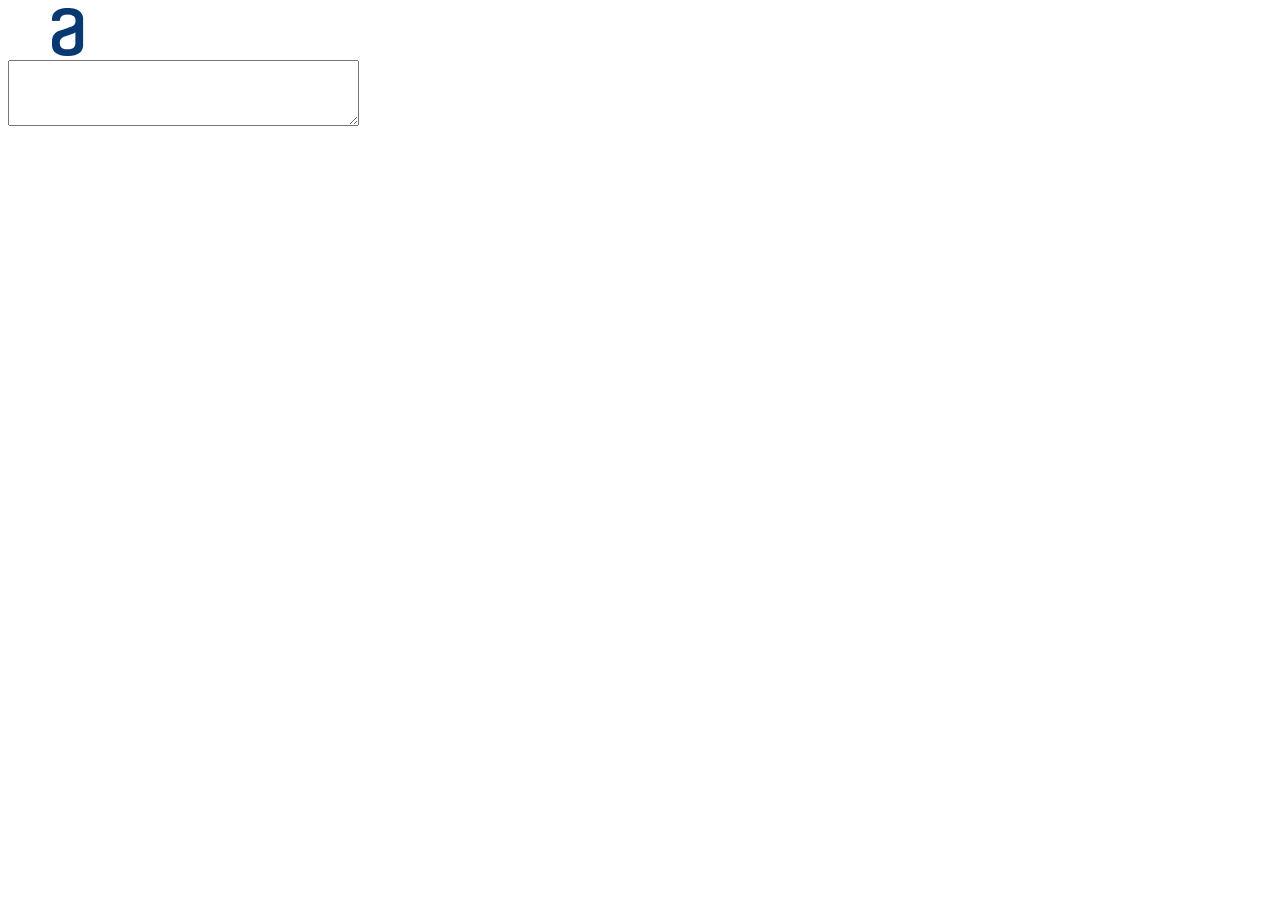
==== index.html @ 45f662b3 "Adicionando textarea" ====
<!DOCTYPE html>
<html lang="pt-br">
<head>
    <meta charset="UTF-8">
    <meta name="viewport" content="width=device-width, initial-scale=1.0">
    <title>Encriptador</title>
</head>
<body>
    <heaDer>
        <img src="/Imagens/Logo.png" alt="Logo de alura">
    </heaDer>

    <section>
<textarea class="text-area" cols="41" rows="4"></textarea>
    </section>

    <section>

    </section>

</body>
</html>
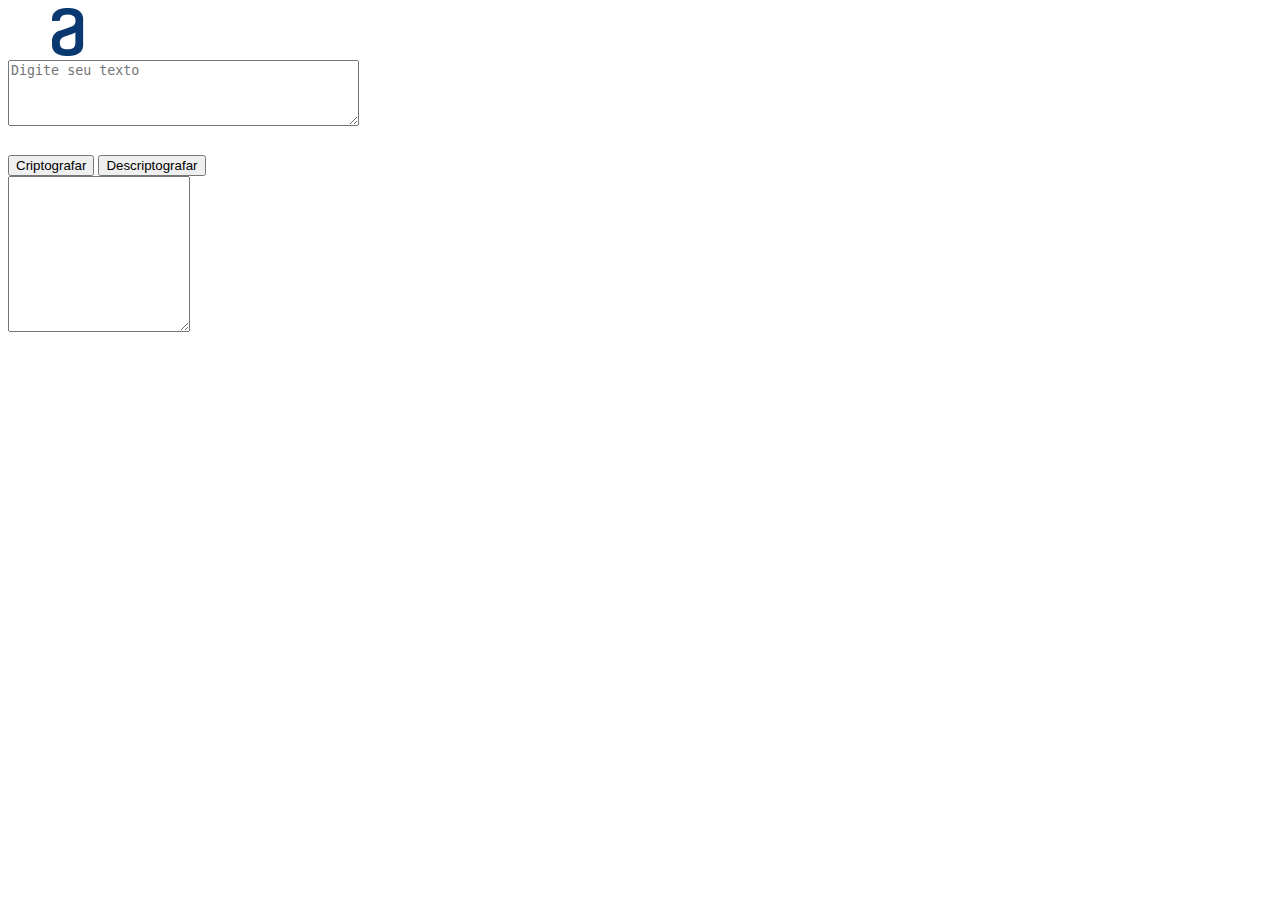
==== commit b243a759: "Adicionando botões" ====
--- a/index.html
+++ b/index.html
@@ -7,15 +7,25 @@
 </head>
 <body>
     <heaDer>
-        <img src="/Imagens/Logo.png" alt="Logo de alura">
+        <img class="logoAlura" src="/Imagens/Logo.png" alt="Logo de alura">
     </heaDer>
 
     <section>
-<textarea class="text-area" cols="41" rows="4"></textarea>
+<textarea class="text-area" cols="41" rows="4" placeholder="Digite seu texto"></textarea>
+
+<div class="informacao">
+   <h6></h6> 
+</div>
+
+<div class="botoes">
+<button class="btn-encriptar">Criptografar</button>
+<button class="btn-desencriptar">Descriptografar</button>
+</div>
+
     </section>
 
     <section>
-
+        <textarea class="mensagem" cols="20" rows="10"></textarea>
     </section>
 
 </body>
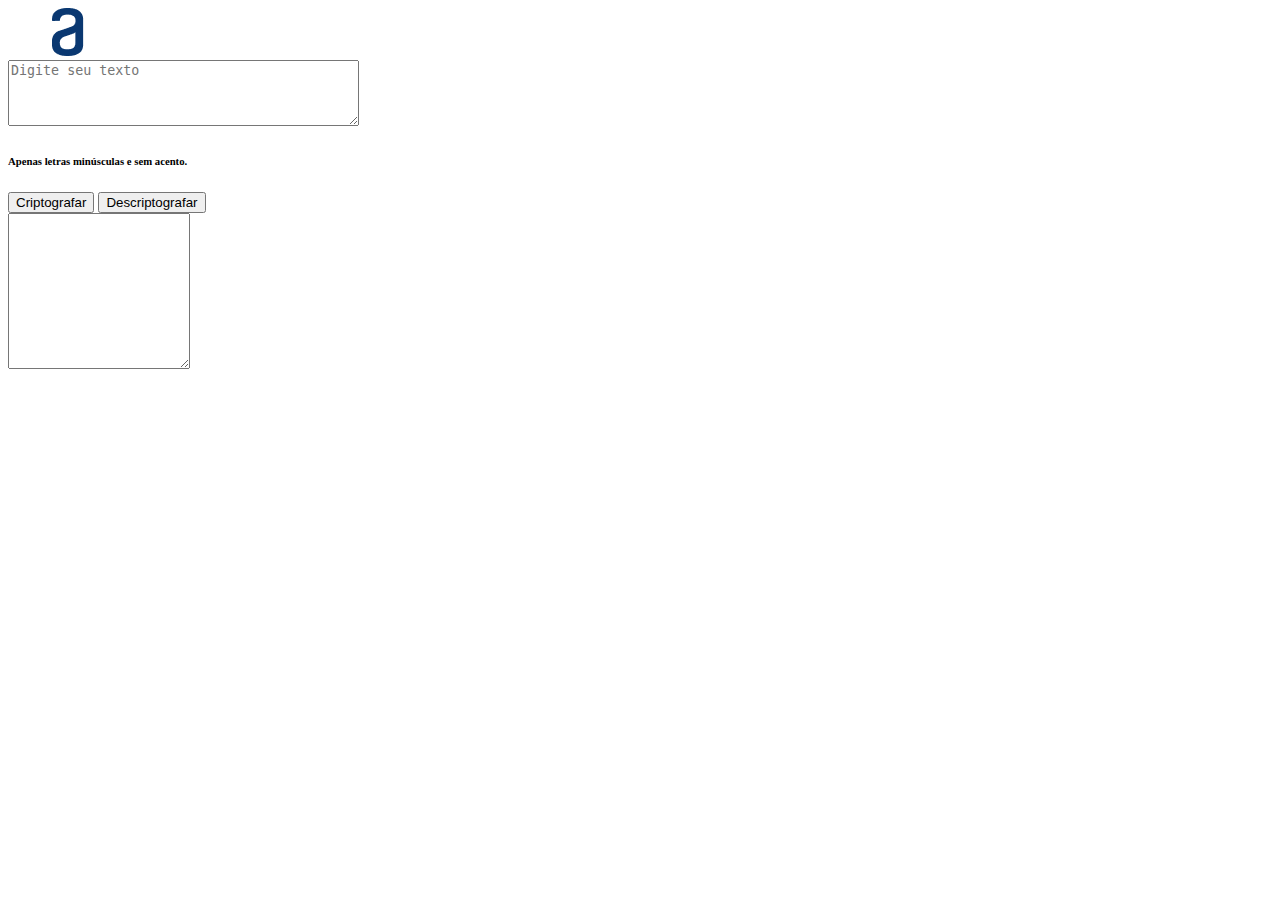
==== commit c7855160: "Adicionando mais uma div na primeira seção" ====
--- a/index.html
+++ b/index.html
@@ -14,7 +14,7 @@
 <textarea class="text-area" cols="41" rows="4" placeholder="Digite seu texto"></textarea>
 
 <div class="informacao">
-   <h6></h6> 
+   <h6>Apenas letras minúsculas e sem acento.</h6> 
 </div>
 
 <div class="botoes">
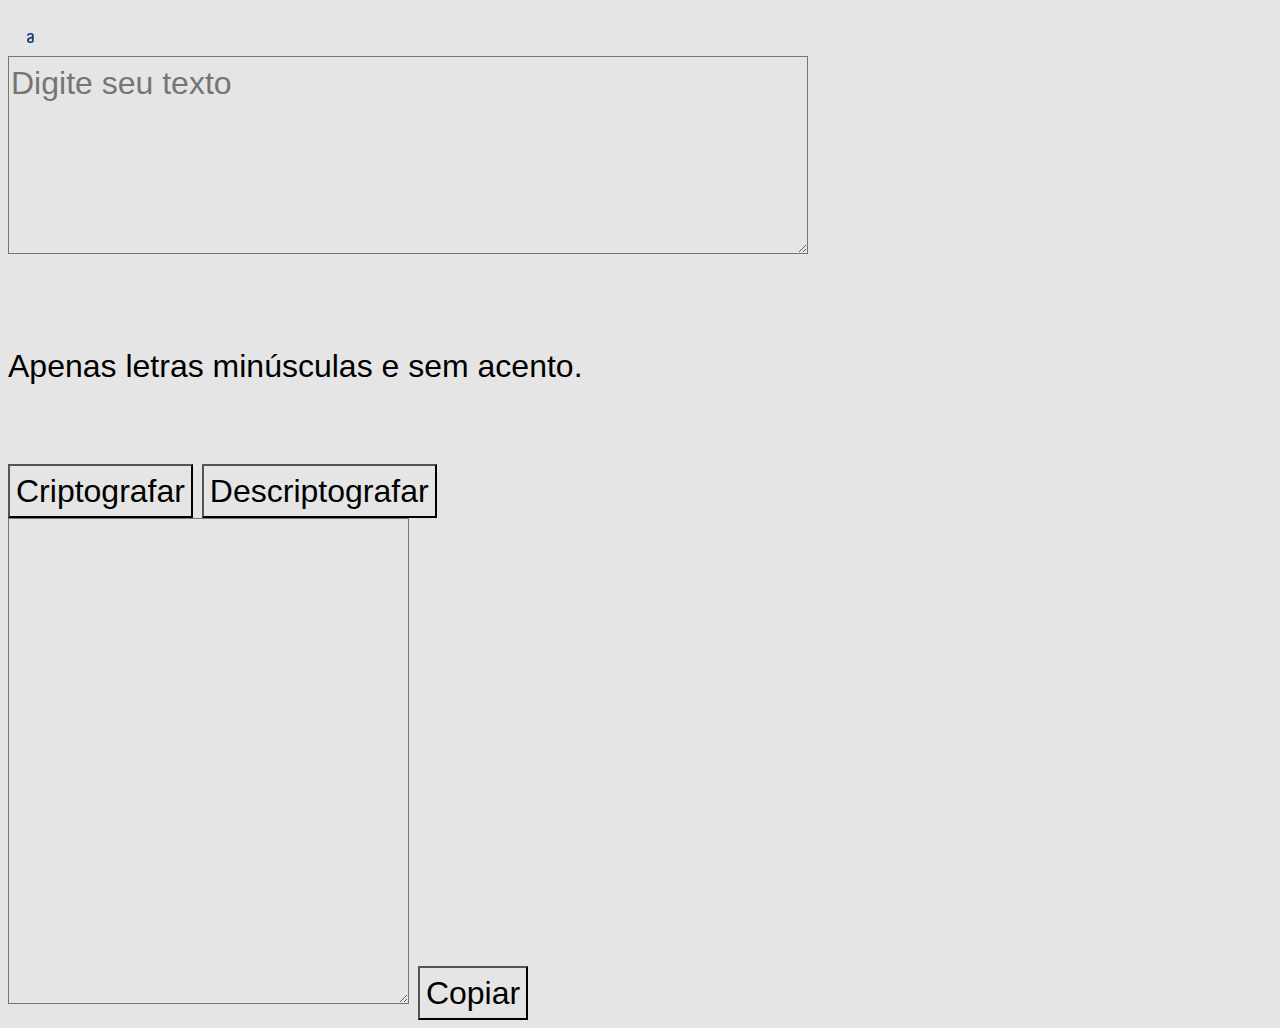
==== commit 68c77ba0: "Estilizando logo da alura" ====
--- a/index.html
+++ b/index.html
@@ -1,32 +1,41 @@
 <!DOCTYPE html>
 <html lang="pt-br">
-<head>
-    <meta charset="UTF-8">
-    <meta name="viewport" content="width=device-width, initial-scale=1.0">
+  <head>
+    <meta charset="UTF-8" />
+    <meta name="viewport" content="width=device-width, initial-scale=1.0" />
+    <link rel="preconnect" href="https://fonts.googleapis.com" />
+    <link rel="preconnect" href="https://fonts.gstatic.com" crossorigin />
+    <link rel="stylesheet" href="/style.css" />
     <title>Encriptador</title>
-</head>
-<body>
-    <heaDer>
-        <img class="logoAlura" src="/Imagens/Logo.png" alt="Logo de alura">
-    </heaDer>
+  </head>
+  <body>
+    <header>
+      <img class="logoAlura" src="/Imagens/Logo.png" alt="Logo de alura" />
+    </header>
 
-    <section>
-<textarea class="text-area" cols="41" rows="4" placeholder="Digite seu texto"></textarea>
+    <main>
+      <section>
+        <textarea
+          class="text-area"
+          cols="41"
+          rows="4"
+          placeholder="Digite seu texto"
+        ></textarea>
 
-<div class="informacao">
-   <h6>Apenas letras minúsculas e sem acento.</h6> 
-</div>
+        <div class="informacao">
+          <h6>Apenas letras minúsculas e sem acento.</h6>
+        </div>
 
-<div class="botoes">
-<button class="btn-encriptar">Criptografar</button>
-<button class="btn-desencriptar">Descriptografar</button>
-</div>
+        <div class="botoes">
+          <button class="btn-encriptar">Criptografar</button>
+          <button class="btn-desencriptar">Descriptografar</button>
+        </div>
+      </section>
 
-    </section>
-
-    <section>
+      <section>
         <textarea class="mensagem" cols="20" rows="10"></textarea>
-    </section>
-
-</body>
-</html>+        <button class="btn-copiar">Copiar</button>
+      </section>
+    </main>
+  </body>
+</html>
--- a/style.css
+++ b/style.css
@@ -0,0 +1,13 @@
+* {
+  background: #e5e5e5;
+  font-family: "Inter", sans-serif;
+  font-weight: 400;
+  font-size: 32px;
+  line-height: 150%;
+}
+
+.logoAlura {
+  margin-left: 10px;
+  padding-top: 10px;
+  width: 2%;
+}
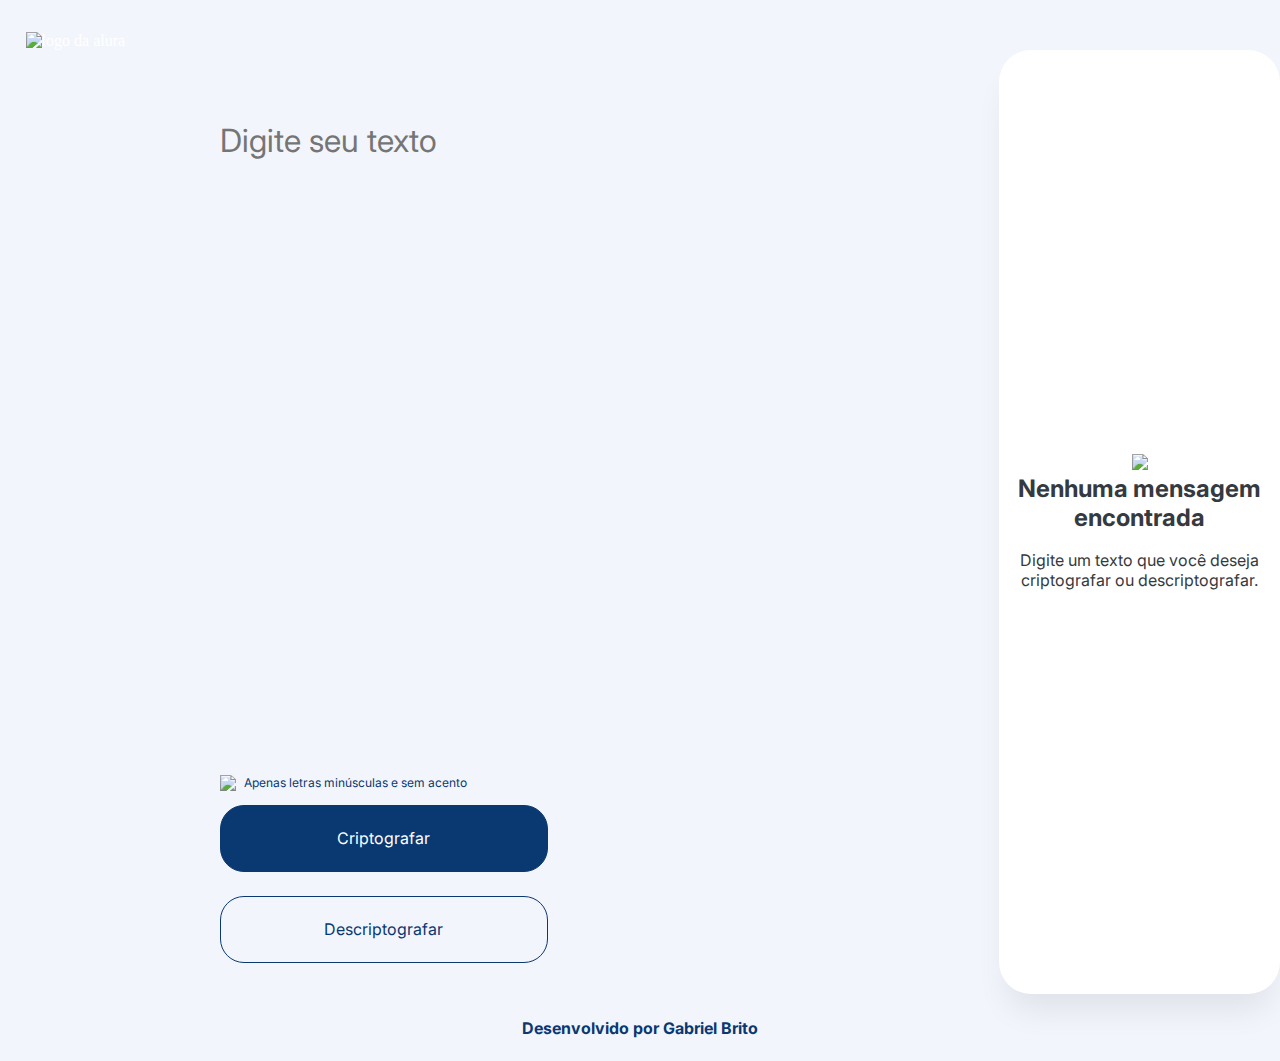
==== commit 6bb85844: "Dando funcionalide ao decodificador de texto e criando about e app.js" ====
--- a/index.html
+++ b/index.html
@@ -1,41 +1,57 @@
 <!DOCTYPE html>
 <html lang="pt-br">
-  <head>
-    <meta charset="UTF-8" />
-    <meta name="viewport" content="width=device-width, initial-scale=1.0" />
-    <link rel="preconnect" href="https://fonts.googleapis.com" />
-    <link rel="preconnect" href="https://fonts.gstatic.com" crossorigin />
-    <link rel="stylesheet" href="/style.css" />
-    <title>Encriptador</title>
-  </head>
-  <body>
-    <header>
-      <img class="logoAlura" src="/Imagens/Logo.png" alt="Logo de alura" />
+<head>
+    <meta charset="UTF-8">
+    <meta http-equiv="X-UA-Compatible" content="IE=edge">
+    <meta name="viewport" content="width=device-width, initial-scale=1.0">
+    <link rel="stylesheet" href="./styles/style.css">
+    
+    <title>Decodificador de texto</title>
+</head>
+<body>
+    <header class="cabecalho">
+        <img src="./assets/Frame 6.svg" alt="logo da alura">
+        
+        
     </header>
+    
+    <main>
+        <div class="apresentacao__inicial">
+        <div class="apresentacao">
+            
+            <input class="apresentacao__entrada" id="texto-original" type="text" placeholder="Digite seu texto">
+            <div class="alerta">
+                <img src="./assets/Group.png"  width="16px" height="16px"  alt="sinal de exclamacao"> 
+                <p class="padrao__texto">Apenas letras minúsculas e sem acento</p>
+            </div>
+            <div class="apresentacao__esquerda">     
+            <div>
+                     <button onclick="esconder('conteudo')" id="criptografar" class="apresentacao__botoes__navegacao">Criptografar</button>
+            </div>
+            <div>
+                     <button onclick="esconder('conteudo')" id="descriptografar" class="apresentacao__botoes__navegacao" >Descriptografar</button>
+            </div>
+            
+            </div>
+        </div>    
+            <div class="apresentacao__direita" >
+                <textarea name="" id="resultado"></textarea>
+            <div id="conteudo">
+                <img class="imagem__contexto" src="./assets/High quality products 1 1.svg">
+                <p class="apresentacao__saida"> Nenhuma mensagem <br> encontrada</p> <br>
+                <div class="apresentacao__saida1" >Digite um texto que você deseja <br> criptografar ou descriptografar.</div>
+            </div>
+                <button onclick="" id="btn_copiar" class="apresentacao__botoes__copiar">Copiar</button>
+            </div>
+                
+        </div> 
+    </main>
+    
+   
+    <footer class="rodape">
+        <p>Desenvolvido por Gabriel Brito</p>
+    </footer>
 
-    <main>
-      <section>
-        <textarea
-          class="text-area"
-          cols="41"
-          rows="4"
-          placeholder="Digite seu texto"
-        ></textarea>
-
-        <div class="informacao">
-          <h6>Apenas letras minúsculas e sem acento.</h6>
-        </div>
-
-        <div class="botoes">
-          <button class="btn-encriptar">Criptografar</button>
-          <button class="btn-desencriptar">Descriptografar</button>
-        </div>
-      </section>
-
-      <section>
-        <textarea class="mensagem" cols="20" rows="10"></textarea>
-        <button class="btn-copiar">Copiar</button>
-      </section>
-    </main>
-  </body>
-</html>
+</body>
+    <script src="app.js" defer></script>
+</html>--- a/styles/style.css
+++ b/styles/style.css
@@ -0,0 +1,271 @@
+@import url('https://fonts.googleapis.com/css2?family=Inter:wght@100..900&display=swap');
+:root{
+    --cor-primaria: #0A3871;
+    --cor-secundaria: #FFFFFF;
+    --cor-terciaria: #F3F5FC;
+    --cor-hover: #343A40;
+    --cor-saida: #343A40;
+
+    --fonte-primaria: "Inter", sans-serif;
+}
+*{
+    padding:0;
+    margin:0;
+    border:0
+}
+body{
+     background-color: var(--cor-terciaria);
+     color: var(--cor-secundaria);
+}
+.apresentacao__inicial{
+    display: flex;
+    justify-content: center;
+}
+.apresentacao{
+    display: flex;
+    flex-wrap: wrap;
+    width: auto;
+}
+.cabecalho{
+    padding: 2.5% 2% 0% 2%;
+}
+.alerta{
+    margin-top: auto;
+    display: flex;
+    gap: 8px;
+    width: 66%;
+    padding-left: 22%;
+    height: 30px;
+}
+.apresentacao__entrada{
+    display: flex;
+    flex: wrap;
+    border: 0 none;
+    outline:0;
+    font-family: var(--fonte-primaria);
+    font-size: 2rem;
+    font-weight: 400;
+    color: var(--cor-primaria);
+    width: 66%;
+    height: 20vh;
+    padding-left: 22%;
+    padding-bottom: 30%;
+    background-color: #ffffff00;
+}
+.padrao__texto{
+    font-family: var(--fonte-primaria);
+    color:var(--cor-primaria);
+    font-weight: 400;
+    font-size: 0.75rem;
+}
+.apresentacao__botoes__navegacao:active,.apresentacao__botoes__copiar:active{
+    color: var(--cor-secundaria);
+    background-color: var(--cor-primaria);
+}
+.apresentacao__botoes__navegacao,.apresentacao__botoes__copiar{
+    display: flex;
+    justify-content: center;
+    align-items: center;
+    text-decoration: none;
+    border: 1px solid var(--cor-primaria);
+    border-radius: 24px;
+    color: var(--cor-primaria);
+    background-color: #ffffff00;
+    font-family: var(--fonte-primaria);
+    font-size: 1rem;
+    font-weight: 400;
+    width: 328px;
+    height: 67px;
+    gap: 24px;
+}
+*[id=criptografar]{
+    background-color: var(--cor-primaria);
+    color: var(--cor-secundaria);
+   }
+.apresentacao__botoes__copiar{
+    margin-top: 63%;
+    display: none;
+}
+.apresentacao__saida{
+    color: var(--cor-saida);
+    font-family: var(--fonte-primaria);
+    font-size: 1.5rem;
+    font-weight: 700;
+    outline:none;
+}
+.apresentacao__saida1{
+    color: var(--cor-saida);
+    font-family: var(--fonte-primaria);
+    font-size: 1rem;
+}
+.apresentacao__esquerda{
+    display: flex;
+    flex-wrap: wrap;
+    height: 67px;
+    width: 66%;
+    padding-left: 22%;
+    gap: 24px;
+    row-gap: 24px;
+}
+.apresentacao__direita{
+    display: flex; 
+    flex-wrap: wrap;
+    row-gap: 32px;
+    flex-direction: column;
+    justify-content: center;
+    align-items: center;
+    text-align: center;
+    width: 400px;
+    height: 944px;
+    border-radius: 32px;
+    background: var(--cor-secundaria);
+    box-shadow: 0px 24px 32px -8px rgba(0, 0, 0, 0.08);
+}
+*[id=resultado]{
+    width: 339px;
+    height: 401px;
+    font-family: var(--fonte-primaria);
+    color: var(--cor-saida);
+    font-size: 24px;
+    font-weight: 400;
+    outline:none;
+    display: none;
+    align-items: center;
+}
+.rodape{
+    display: flex;
+    flex-wrap: wrap;
+    justify-content: center;
+    align-items: center;
+    color: var(--cor-primaria);
+    font-family: var(--fonte-primaria);
+    font-weight: 700;
+    width: auto;
+    height: 67px;
+}
+
+@media screen and (max-width:1250px) {
+
+    .apresentacao__botoes__navegacao{
+        width: 300px;
+    } 
+}
+@media screen and (max-width:1024px),(min-width:600) { 
+
+    .apresentacao__inicial{
+        flex-direction: column;
+    }
+    .apresentacao__esquerda{
+        width: 100%;
+        justify-content: center;
+        padding-left: 0;
+    }
+   .apresentacao{
+        gap: 10px;
+    }
+    .apresentacao__entrada{
+        height: 50vh;
+        padding-left: 10%;
+        padding-bottom:0;
+    }
+    .apresentacao__direita{
+        margin-top: 5%;
+        width: auto;
+        height: 133px;   
+    }
+    .imagem__contexto{
+        display: none;
+    }
+    .apresentacao__botoes__copiar{
+        margin-top: 0;
+        display: none;
+        width: 250px;
+    }
+}
+
+@media screen and (max-width:768px) {
+    
+    .apresentacao__entrada{
+        width: 100%;
+    }
+    .apresentacao__esquerda{
+        max-width: 680px;
+        height: auto;
+    }
+    *[id=resultado]{
+        width: auto;
+        height: auto;
+    }
+    .apresentacao__direita{
+        width: 343px;
+        height: 595px;  
+    }
+    .alerta{
+        padding-left: 5%;
+    }
+}
+
+/* Esta seção de 'medias' faz ajustes para atender requisitos de design*/  
+@media screen and (max-width:780px) {
+    .alerta{
+        padding-left: 10%;
+    }
+}
+@media screen and (max-width:880px) {
+    .alerta{
+        padding-left: 10%;
+    }
+}
+@media screen and (max-width:930px) {
+    .alerta{
+        padding-left: 10%;
+    }
+}
+@media screen and (max-width:586px) {
+    .cabecalho{
+        padding: 5% 2% 0% 2%;
+    }
+    .apresentacao__esquerda{
+        height: auto;
+    }
+    .apresentacao{
+        gap: 10px;
+    }
+    .apresentacao__direita{
+        width: 327px;
+        height: 186px;
+        margin-left: 10%;
+    }
+    .apresentacao__botoes__navegacao{
+         width: 250px;
+         height: 67px;
+    }
+    .apresentacao__botoes__copiar{
+        margin-top: 0;
+        display: none;
+        width: 250px;
+    }
+    .alerta{
+        padding-left: 10%; 
+    }
+}
+@media screen and (max-width:376px) {
+    .apresentacao__esquerda{
+        height: auto;
+    }
+    .apresentacao{
+        gap: 10px;
+    }
+    .apresentacao__direita{
+        width: 327px;
+        height: 186px;
+        margin-left: 7%;
+    }
+    .apresentacao__botoes__navegacao{
+         width: 250px;
+         height: 67px;
+    }
+    .alerta{
+        padding-left: 10%; 
+    }
+}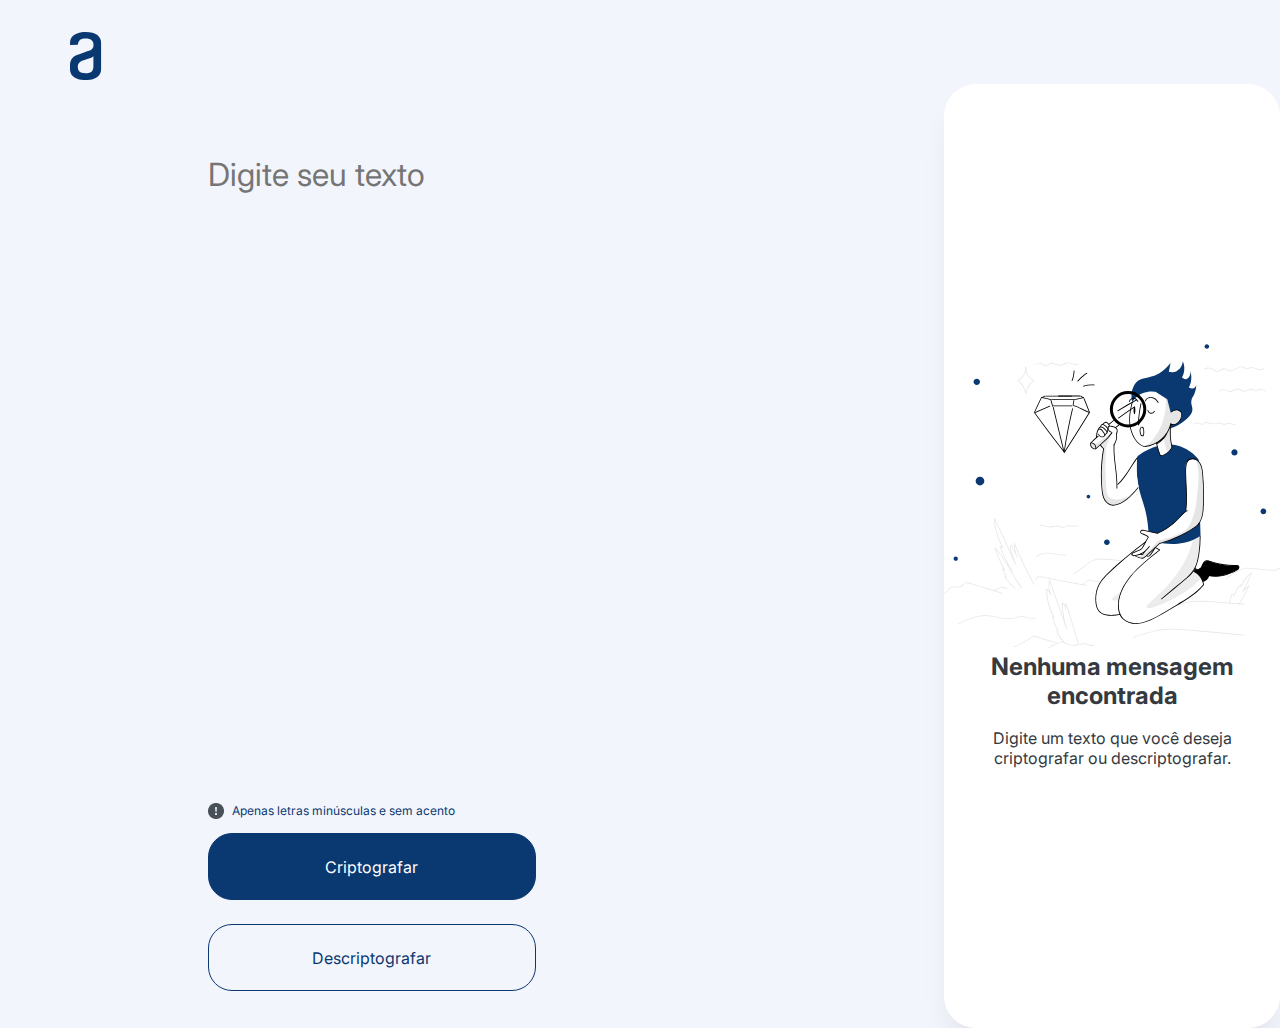
==== commit 37fdcda2: "Criando pasta assets" ====
--- a/index.html
+++ b/index.html
@@ -1,57 +1,84 @@
 <!DOCTYPE html>
 <html lang="pt-br">
-<head>
-    <meta charset="UTF-8">
-    <meta http-equiv="X-UA-Compatible" content="IE=edge">
-    <meta name="viewport" content="width=device-width, initial-scale=1.0">
-    <link rel="stylesheet" href="./styles/style.css">
-    
+  <head>
+    <meta charset="UTF-8" />
+    <meta http-equiv="X-UA-Compatible" content="IE=edge" />
+    <meta name="viewport" content="width=device-width, initial-scale=1.0" />
+    <link rel="stylesheet" href="./styles/style.css" />
+
     <title>Decodificador de texto</title>
-</head>
-<body>
+  </head>
+  <body>
     <header class="cabecalho">
-        <img src="./assets/Frame 6.svg" alt="logo da alura">
-        
-        
+      <img src="./assets/Frame 6.svg" alt="logo da alura" />
     </header>
-    
+
     <main>
-        <div class="apresentacao__inicial">
+      <div class="apresentacao__inicial">
         <div class="apresentacao">
-            
-            <input class="apresentacao__entrada" id="texto-original" type="text" placeholder="Digite seu texto">
-            <div class="alerta">
-                <img src="./assets/Group.png"  width="16px" height="16px"  alt="sinal de exclamacao"> 
-                <p class="padrao__texto">Apenas letras minúsculas e sem acento</p>
-            </div>
-            <div class="apresentacao__esquerda">     
+          <input
+            class="apresentacao__entrada"
+            id="texto-original"
+            type="text"
+            placeholder="Digite seu texto"
+          />
+          <div class="alerta">
+            <img
+              src="./assets/Group.png"
+              width="16px"
+              height="16px"
+              alt="sinal de exclamacao"
+            />
+            <p class="padrao__texto">Apenas letras minúsculas e sem acento</p>
+          </div>
+          <div class="apresentacao__esquerda">
             <div>
-                     <button onclick="esconder('conteudo')" id="criptografar" class="apresentacao__botoes__navegacao">Criptografar</button>
+              <button
+                onclick="esconder('conteudo')"
+                id="criptografar"
+                class="apresentacao__botoes__navegacao"
+              >
+                Criptografar
+              </button>
             </div>
             <div>
-                     <button onclick="esconder('conteudo')" id="descriptografar" class="apresentacao__botoes__navegacao" >Descriptografar</button>
+              <button
+                onclick="esconder('conteudo')"
+                id="descriptografar"
+                class="apresentacao__botoes__navegacao"
+              >
+                Descriptografar
+              </button>
             </div>
-            
+          </div>
+        </div>
+        <div class="apresentacao__direita">
+          <textarea name="" id="resultado"></textarea>
+          <div id="conteudo">
+            <img
+              class="imagem__contexto"
+              src="./assets/High quality products 1 1.svg"
+            />
+            <p class="apresentacao__saida">
+              Nenhuma mensagem <br />
+              encontrada
+            </p>
+            <br />
+            <div class="apresentacao__saida1">
+              Digite um texto que você deseja <br />
+              criptografar ou descriptografar.
             </div>
-        </div>    
-            <div class="apresentacao__direita" >
-                <textarea name="" id="resultado"></textarea>
-            <div id="conteudo">
-                <img class="imagem__contexto" src="./assets/High quality products 1 1.svg">
-                <p class="apresentacao__saida"> Nenhuma mensagem <br> encontrada</p> <br>
-                <div class="apresentacao__saida1" >Digite um texto que você deseja <br> criptografar ou descriptografar.</div>
-            </div>
-                <button onclick="" id="btn_copiar" class="apresentacao__botoes__copiar">Copiar</button>
-            </div>
-                
-        </div> 
+          </div>
+          <button
+            onclick=""
+            id="btn_copiar"
+            class="apresentacao__botoes__copiar"
+          >
+            Copiar
+          </button>
+        </div>
+      </div>
     </main>
-    
-   
-    <footer class="rodape">
-        <p>Desenvolvido por Gabriel Brito</p>
-    </footer>
-
-</body>
-    <script src="app.js" defer></script>
-</html>+  </body>
+  <script src="app.js" defer></script>
+</html>
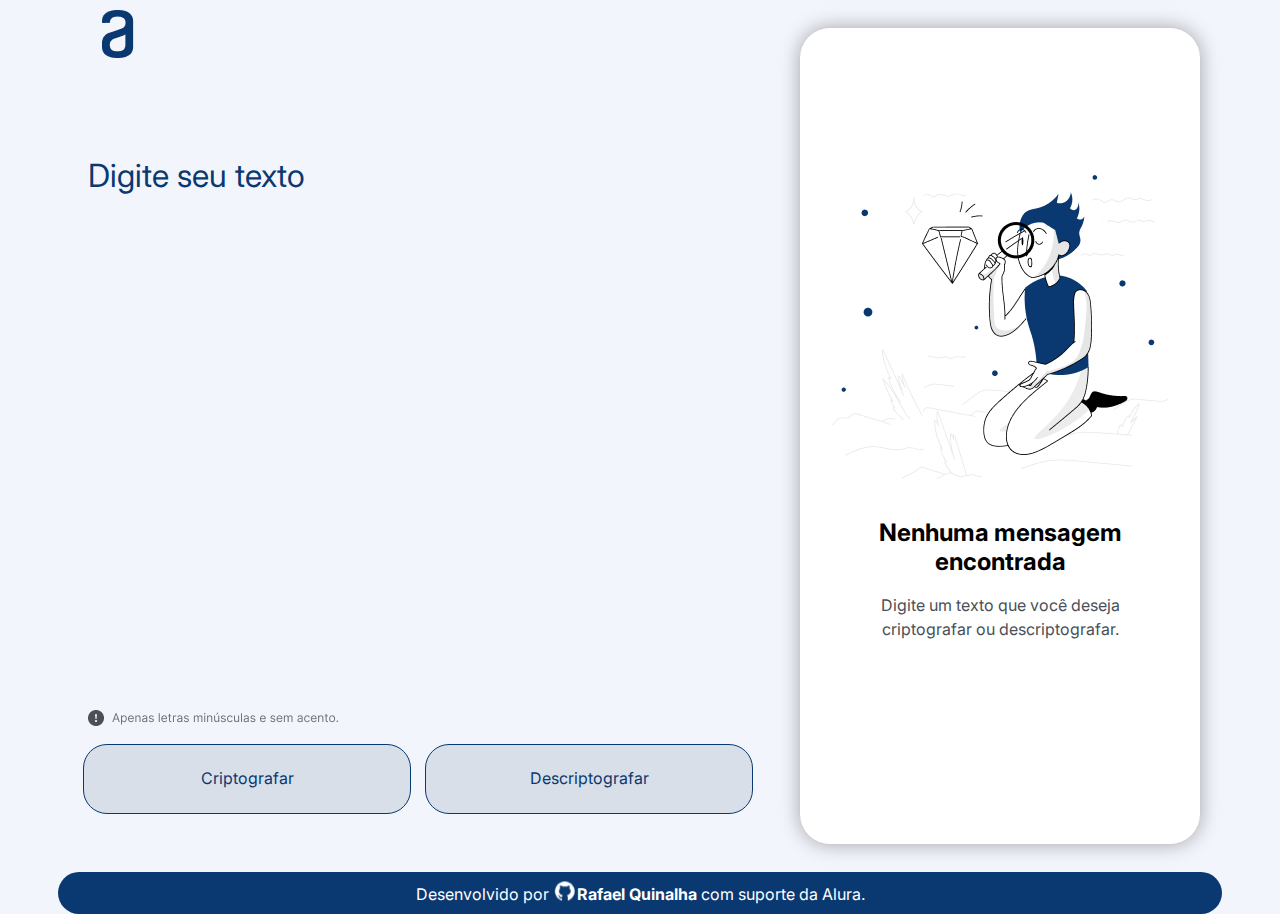
==== commit 53a42e91: "Recopiando novamente os componentes para concertar o erro no javascript" ====
--- a/index.html
+++ b/index.html
@@ -1,84 +1,36 @@
 <!DOCTYPE html>
 <html lang="pt-br">
-  <head>
-    <meta charset="UTF-8" />
-    <meta http-equiv="X-UA-Compatible" content="IE=edge" />
-    <meta name="viewport" content="width=device-width, initial-scale=1.0" />
-    <link rel="stylesheet" href="./styles/style.css" />
-
-    <title>Decodificador de texto</title>
-  </head>
-  <body>
-    <header class="cabecalho">
-      <img src="./assets/Frame 6.svg" alt="logo da alura" />
-    </header>
-
-    <main>
-      <div class="apresentacao__inicial">
-        <div class="apresentacao">
-          <input
-            class="apresentacao__entrada"
-            id="texto-original"
-            type="text"
-            placeholder="Digite seu texto"
-          />
-          <div class="alerta">
-            <img
-              src="./assets/Group.png"
-              width="16px"
-              height="16px"
-              alt="sinal de exclamacao"
-            />
-            <p class="padrao__texto">Apenas letras minúsculas e sem acento</p>
-          </div>
-          <div class="apresentacao__esquerda">
-            <div>
-              <button
-                onclick="esconder('conteudo')"
-                id="criptografar"
-                class="apresentacao__botoes__navegacao"
-              >
-                Criptografar
-              </button>
-            </div>
-            <div>
-              <button
-                onclick="esconder('conteudo')"
-                id="descriptografar"
-                class="apresentacao__botoes__navegacao"
-              >
-                Descriptografar
-              </button>
-            </div>
-          </div>
-        </div>
-        <div class="apresentacao__direita">
-          <textarea name="" id="resultado"></textarea>
-          <div id="conteudo">
-            <img
-              class="imagem__contexto"
-              src="./assets/High quality products 1 1.svg"
-            />
-            <p class="apresentacao__saida">
-              Nenhuma mensagem <br />
-              encontrada
-            </p>
-            <br />
-            <div class="apresentacao__saida1">
-              Digite um texto que você deseja <br />
-              criptografar ou descriptografar.
-            </div>
-          </div>
-          <button
-            onclick=""
-            id="btn_copiar"
-            class="apresentacao__botoes__copiar"
-          >
-            Copiar
-          </button>
-        </div>
-      </div>
-    </main>
-  </body>
-  <script src="app.js" defer></script>
-</html>
+<head>
+    <meta charset="UTF-8"/>
+    <meta name="viewport" content="width=device-width, initial-scale=1.0"/>
+    <title>Codificador e Decodificador</title>
+    <link rel="shortcut icon" href="favicon.ico" type="image/x-icon">
+    <link rel="stylesheet" href="styles/telas-grandes.css" media="all"/>
+    <link rel="stylesheet" href="styles/tablets.css" media="screen and (min-width: 768px) and (max-width: 1023px)"/>
+    <link rel="stylesheet" href="styles/celulares.css" media="screen and (max-width: 767px)"/>
+</head>
+    <body>
+        <main class="conteiner">
+                <img class="logo-alura" src="assets/Frame 6.png" alt=""/>
+                <img class="aviso" src="assets/Frame 1.png" alt=""/>
+                <textarea class="digitar" id="digitar" placeholder="Digite seu texto"></textarea>
+                <div class="botoes">
+                    <button class="botao-criptografar" onclick="criptografarEEsconder(), reordenar(), reordenarCelular()">Criptografar</button>
+                    <button class="botao-descriptografar" onclick="descriptografarTexto()">Descriptografar</button>
+                </div>
+                <div class="caixa-vazia" id="caixa-vazia">
+                </div>
+                <img class="menino-lupa" id="menino-lupa" src="assets/Pessoa com lupa.png" alt=""/>
+                <div class="textos" id="textos">
+                    <h2>Nenhuma mensagem <span class="quebra-linha">encontrada</span></h2>
+                    <p>Digite um texto que você deseja <span class="quebra-linha">criptografar ou descriptografar.</span></p>
+                </div>
+                    <textarea class="resultado" id="resultado" placeholder="Nenhuma mensagem" readonly></textarea>
+                    <button class="botao-copiar" id="botao-copiar" onclick="copiarEApagarTexto()">Copiar</button>
+            <footer>
+                Desenvolvido por<a href="https://github.com/rquinalha/Decodificador-de-Texto-Alura-Challenges-Oracle-ONE" target="_blank"><img src="assets/github.png" alt=""/>  <strong>Rafael Quinalha</strong></a> com suporte da Alura.
+            </footer>
+        </main>
+    </body>
+    <script src="app.js"></script>
+</html>--- a/styles/telas-grandes.css
+++ b/styles/telas-grandes.css
@@ -0,0 +1,228 @@
+@import url("https://fonts.googleapis.com/css2?family=Inter:wght@100..900&display=swap");
+
+* {
+  padding: 0px;
+  margin: 0px;
+  font-family: "Inter", sans-serif;
+  box-sizing: border-box;
+}
+
+:root {
+  --cor-de-fundo: #f3f5fc;
+  --cor-botao: #d8dfe8;
+  --cor-botao-hover: #0a3871;
+  --cor-resultado-texto: #495057;
+}
+
+body {
+  background-color: var(--cor-de-fundo);
+  place-content: center;
+}
+
+.conteiner {
+  display: grid;
+  justify-items: center;
+  justify-content: center;
+  max-width: 1200px;
+  margin: auto;
+  grid-template-columns: 60% 37%;
+  grid-template-rows: repeat(4, 218px);
+  background-color: transparent;
+  align-items: center;
+}
+
+.logo-alura {
+  margin: 10px 10px 10px 0px;
+  align-self: self-start;
+  justify-self: flex-start;
+}
+
+.digitar {
+  grid-column: 1;
+  grid-row: 2;
+  width: 680px;
+  height: 288px;
+  margin-bottom: 75px;
+  background-color: transparent;
+  color: var(--cor-botao-hover);
+  font-size: 2em;
+  font-weight: 400;
+  text-align: left;
+  padding: 10px;
+  border: none;
+  resize: none;
+  outline: none;
+}
+
+.digitar::placeholder {
+  color: var(--cor-botao-hover);
+  font-size: 1em;
+  font-weight: 400;
+  text-align: left;
+  padding: 0px 10px 0px 0px;
+}
+
+.aviso {
+  grid-column: 1;
+  grid-row: 4;
+  place-self: center start;
+  margin: 0px 0px 90px 30px;
+}
+
+.botoes {
+  margin-top: 32px;
+  place-self: center;
+  grid-column: 1;
+  grid-row: 4;
+  max-width: 100%;
+  display: flex;
+  justify-content: center;
+  align-items: center;
+}
+
+.botao-criptografar {
+  border-radius: 24px;
+  margin-right: 14px;
+  min-width: 328px;
+  padding: 24px;
+  font-size: 1em;
+  line-height: 19.36px;
+  font-weight: 400;
+  color: var(--cor-botao-hover);
+  background-color: var(--cor-botao);
+  border: 1px solid var(--cor-botao-hover);
+  cursor: pointer;
+}
+
+.botao-descriptografar {
+  border-radius: 24px;
+  width: 328px;
+  padding: 24px;
+  font-size: 1em;
+  line-height: 19.36px;
+  font-weight: 400;
+  text-align: center;
+  color: var(--cor-botao-hover);
+  background-color: var(--cor-botao);
+  border: 1px solid var(--cor-botao-hover);
+  cursor: pointer;
+}
+
+.botao-criptografar:hover,
+.botao-descriptografar:hover {
+  background-color: var(--cor-botao-hover);
+  color: white;
+}
+
+.caixa-vazia {
+  width: 400px;
+  height: 816px;
+  border-radius: 34px;
+  grid-column: 2;
+  grid-row: 1 / 5;
+  align-self: center;
+  justify-self: center;
+  border-radius: 30px;
+  box-shadow: 0px 0px 20px 0px rgba(0, 0, 0, 0.342);
+  background-color: white;
+}
+
+.menino-lupa {
+  grid-column: 2;
+  grid-row: 2;
+  justify-self: center;
+}
+
+.textos {
+  grid-column: 2;
+  grid-row: 3;
+  text-align: center;
+  place-self: center center;
+  margin-top: 70px;
+}
+
+.textos h2 {
+  font-size: 24px;
+  line-height: 28.8px;
+  font-weight: 700;
+}
+
+.textos p {
+  line-height: 24px;
+  color: #495057;
+  margin-top: 16px;
+  line-height: 24px;
+  font-weight: 400;
+}
+
+.quebra-linha {
+  display: block;
+}
+
+.resultado {
+  grid-column: 2;
+  grid-row: 1 / 5;
+  width: 336px;
+  height: 653px;
+  align-self: center;
+  margin-top: -105px;
+  display: none;
+  font-size: 1.5em;
+  color: var(--cor-resultado-texto);
+  text-align: left;
+  background-color: transparent;
+  border: none;
+  resize: none;
+  outline: none;
+}
+
+.botao-copiar {
+  border-radius: 24px;
+  width: 336px;
+  padding: 24px;
+  line-height: 19.36px;
+  grid-column: 2;
+  grid-row: 4;
+  place-self: center;
+  margin-top: 32px;
+  display: none;
+  padding: 24px;
+  font-size: 1em;
+  line-height: 19.36px;
+  font-weight: 400;
+  color: var(--cor-botao-hover);
+  background-color: transparent;
+  border: 1px solid var(--cor-botao-hover);
+  cursor: pointer;
+}
+
+.botao-copiar:hover {
+  background-color: var(--cor-botao-hover);
+  color: white;
+}
+
+footer {
+  grid-column: 1 / 3;
+  grid-row: 5;
+  place-self: end;
+  background-color: #0a3871;
+  color: white;
+  border-radius: 24px;
+  text-align: center;
+  padding: 12px 0px 10px 0px;
+  width: 100%;
+}
+
+footer a {
+  color: white;
+  text-decoration: none;
+}
+
+footer a:hover {
+  color: #a8a9af;
+}
+
+footer img {
+  transform: translate(16%, 14%);
+  margin: -10px 0 0 0;
+}
--- a/styles/tablets.css
+++ b/styles/tablets.css
@@ -0,0 +1,146 @@
+body {
+  background-color: var(--cor-de-fundo);
+}
+
+.conteiner {
+  display: grid;
+  justify-items: center;
+  width: 768px;
+  margin: auto;
+  grid-template-columns: none;
+  grid-template-rows: repeat(7, 197px);
+  background-color: transparent;
+  align-content: center;
+  align-items: center;
+  justify-content: space-around;
+}
+
+.logo-alura {
+  margin: 10px 0px 10px -40px;
+}
+
+.digitar {
+  grid-row: 2;
+}
+
+.aviso {
+  grid-row: 4;
+  place-self: start start;
+  margin: 0px 0px 80px 0px;
+}
+
+.botoes {
+  place-self: start center;
+  grid-row: 4;
+}
+
+.botao-criptografar {
+  border-radius: 24px;
+  margin-right: 14px;
+  width: 332px;
+  padding: 24px;
+  font-size: 1em;
+  line-height: 19.36px;
+  font-weight: 400;
+  color: var(--cor-botao-hover);
+  background-color: var(--cor-botao);
+  border: 1px solid var(--cor-botao-hover);
+  cursor: pointer;
+}
+
+.botao-descriptografar {
+  border-radius: 24px;
+  width: 332px;
+  padding: 24px;
+  font-size: 1em;
+  line-height: 19.36px;
+  font-weight: 400;
+  text-align: center;
+  color: var(--cor-botao-hover);
+  background-color: var(--cor-botao);
+  border: 1px solid var(--cor-botao-hover);
+  cursor: pointer;
+}
+
+.caixa-vazia {
+  width: 688px;
+  height: 133px;
+  border-radius: 34px;
+  grid-column: 1;
+  grid-row: 5;
+  place-self: center center;
+  border-radius: 30px;
+  box-shadow: 0px 0px 20px 0px rgba(0, 0, 0, 0.342);
+  background-color: white;
+}
+
+.menino-lupa {
+  display: none;
+}
+
+.textos {
+  grid-column: 1;
+  grid-row: 5;
+  text-align: center;
+  margin-top: 0px;
+}
+
+.textos h2 {
+  font-size: 24px;
+  line-height: 28.8px;
+  font-weight: 700;
+}
+
+.textos p {
+  line-height: 24px;
+  color: #495057;
+  margin-top: 16px;
+  line-height: 24px;
+  font-weight: 400;
+}
+
+.quebra-linha {
+  display: inline;
+}
+
+.resultado {
+  width: 624px;
+  height: 180px;
+  grid-column: 1;
+  grid-row: 6;
+  justify-self: center;
+  align-self: flex-start;
+  font-size: 1.5em;
+  color: var(--cor-resultado-texto);
+  text-align: left;
+  margin: -156px 0px 0px 0;
+}
+
+.botao-copiar {
+  border-radius: 24px;
+  width: 624px;
+  padding: 24px;
+  font-size: 1em;
+  line-height: 19.36px;
+  font-weight: 400;
+  grid-column: 1;
+  grid-row: 6;
+  place-self: center;
+  margin-top: -24px;
+  display: none;
+  color: var(--cor-botao-hover);
+  border: 1px solid var(--cor-botao-hover);
+  cursor: pointer;
+}
+
+footer {
+  grid-column: 1;
+  grid-row: 8;
+  place-self: start;
+  background-color: #0a3871;
+  color: white;
+  border-radius: 24px;
+  text-align: center;
+  padding: 10px;
+  width: 100%;
+}
--- a/styles/celulares.css
+++ b/styles/celulares.css
@@ -0,0 +1,156 @@
+body {
+  background-color: var(--cor-de-fundo);
+}
+
+.conteiner {
+  display: grid;
+  justify-items: center;
+  width: 375px;
+  height: 933px;
+  margin: auto;
+  grid-template-columns: none;
+  grid-template-rows: repeat(9, 150px);
+  background-color: transparent;
+  justify-content: center;
+  align-items: start;
+}
+
+.logo-alura {
+  margin: 10px 0px 0px -35px;
+  align-self: self-start;
+  justify-self: flex-start;
+}
+
+.digitar {
+  grid-column: 1;
+  grid-row: 2;
+  width: 343px;
+  height: 400px;
+
+  margin: -50px 0 0 0;
+}
+
+.aviso {
+  grid-row: 5;
+  place-self: start start;
+  margin: -30px 0px 0px 0px;
+}
+
+.botoes {
+  grid-row: 5;
+  display: flex;
+  flex-direction: column;
+  align-items: center;
+  margin-top: 0px;
+}
+
+.botao-criptografar {
+  border-radius: 24px;
+  width: 343px;
+  padding: 24px;
+  font-size: 1em;
+  line-height: 19.36px;
+  font-weight: 400;
+  color: var(--cor-botao-hover);
+  background-color: var(--cor-botao);
+  border: 1px solid var(--cor-botao-hover);
+  cursor: pointer;
+  margin: 0 auto 14px auto;
+}
+
+.botao-descriptografar {
+  border-radius: 24px;
+  width: 343px;
+  padding: 24px;
+  font-size: 1em;
+  line-height: 19.36px;
+  font-weight: 400;
+  color: var(--cor-botao-hover);
+  background-color: var(--cor-botao);
+  border: 1px solid var(--cor-botao-hover);
+  cursor: pointer;
+}
+
+.caixa-vazia {
+  width: 343px;
+  height: 133px;
+  border-radius: 34px;
+  grid-column: 1;
+  grid-row: 6;
+  place-self: center center;
+  border-radius: 30px;
+  box-shadow: 0px 0px 20px 0px rgba(0, 0, 0, 0.342);
+  background-color: white;
+  margin: 70px 0 0 0;
+}
+
+.menino-lupa {
+  display: none;
+}
+
+.textos {
+  grid-column: 1;
+  grid-row: 6;
+  text-align: center;
+  margin: 70px 0 0 0;
+}
+
+.textos h2 {
+  font-size: 24px;
+  line-height: 28.8px;
+  font-weight: 700;
+  padding-top: 10px;
+}
+
+.textos p {
+  line-height: 24px;
+  color: #495057;
+  margin-top: 0px;
+  line-height: 24px;
+  font-weight: 400;
+}
+
+.quebra-linha {
+  display: block;
+}
+
+.resultado {
+  width: 279px;
+  height: 200px;
+  grid-column: 1;
+  grid-row: 7;
+  justify-self: center;
+  align-self: center;
+  font-size: 1.5em;
+  color: var(--cor-resultado-texto);
+  text-align: left;
+  margin-top: -30px;
+}
+
+.botao-copiar {
+  border-radius: 24px;
+  width: 279px;
+  padding: 24px;
+  font-size: 1em;
+  line-height: 19.36px;
+  font-weight: 400;
+  grid-column: 1;
+  grid-row: 8;
+  place-self: center;
+  margin-top: -30px;
+  color: var(--cor-botao-hover);
+  border: 1px solid var(--cor-botao-hover);
+  cursor: pointer;
+}
+
+footer {
+  grid-column: 1;
+  grid-row: 7;
+  place-self: end;
+  background-color: #0a3871;
+  color: white;
+  border-radius: 24px;
+  text-align: center;
+  padding: 10px;
+  width: 343px;
+}
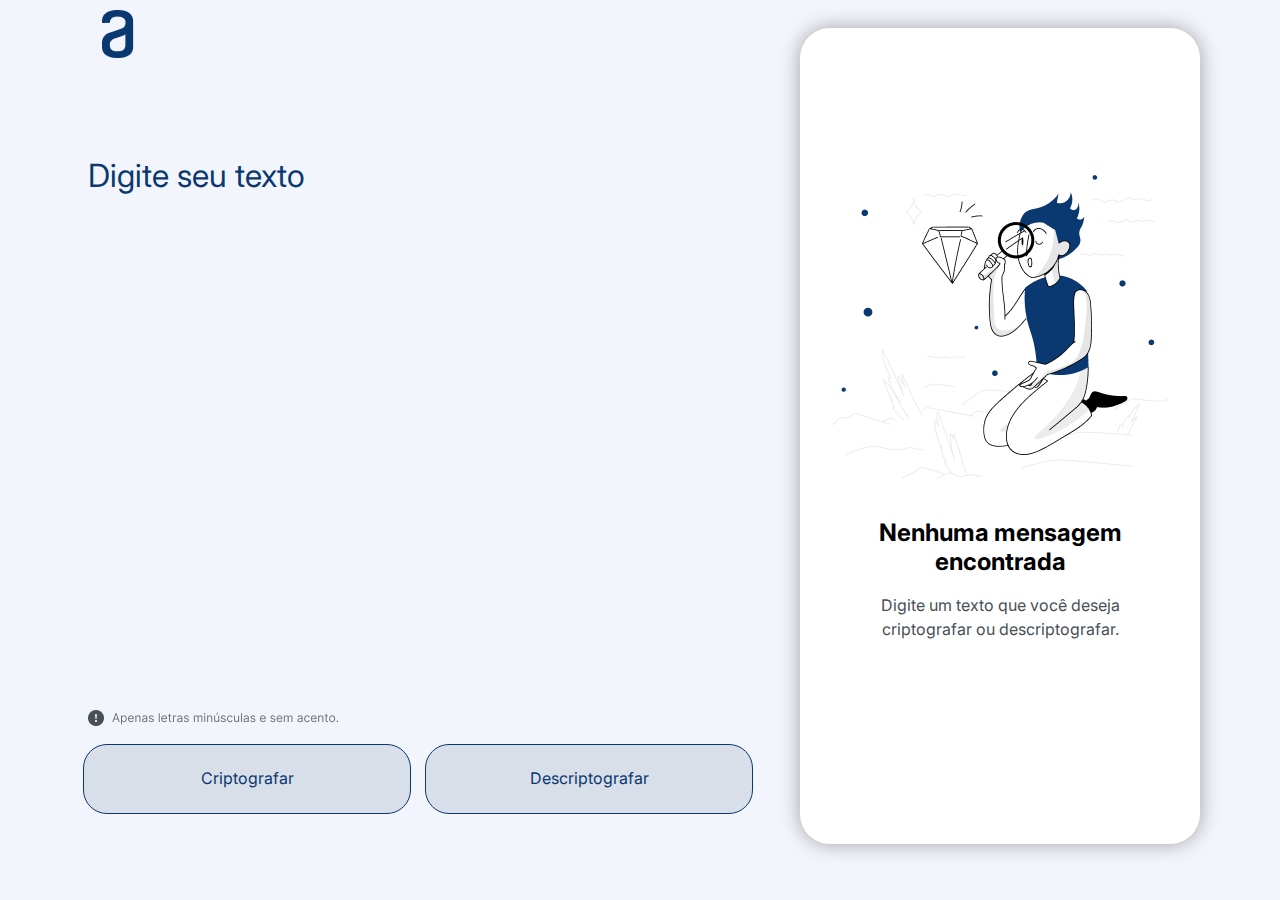
==== commit c98f46cc: "Fazendo algumas modificações" ====
--- a/index.html
+++ b/index.html
@@ -1,36 +1,70 @@
 <!DOCTYPE html>
 <html lang="pt-br">
-<head>
-    <meta charset="UTF-8"/>
-    <meta name="viewport" content="width=device-width, initial-scale=1.0"/>
+  <head>
+    <meta charset="UTF-8" />
+    <meta name="viewport" content="width=device-width, initial-scale=1.0" />
     <title>Codificador e Decodificador</title>
-    <link rel="shortcut icon" href="favicon.ico" type="image/x-icon">
-    <link rel="stylesheet" href="styles/telas-grandes.css" media="all"/>
-    <link rel="stylesheet" href="styles/tablets.css" media="screen and (min-width: 768px) and (max-width: 1023px)"/>
-    <link rel="stylesheet" href="styles/celulares.css" media="screen and (max-width: 767px)"/>
-</head>
-    <body>
-        <main class="conteiner">
-                <img class="logo-alura" src="assets/Frame 6.png" alt=""/>
-                <img class="aviso" src="assets/Frame 1.png" alt=""/>
-                <textarea class="digitar" id="digitar" placeholder="Digite seu texto"></textarea>
-                <div class="botoes">
-                    <button class="botao-criptografar" onclick="criptografarEEsconder(), reordenar(), reordenarCelular()">Criptografar</button>
-                    <button class="botao-descriptografar" onclick="descriptografarTexto()">Descriptografar</button>
-                </div>
-                <div class="caixa-vazia" id="caixa-vazia">
-                </div>
-                <img class="menino-lupa" id="menino-lupa" src="assets/Pessoa com lupa.png" alt=""/>
-                <div class="textos" id="textos">
-                    <h2>Nenhuma mensagem <span class="quebra-linha">encontrada</span></h2>
-                    <p>Digite um texto que você deseja <span class="quebra-linha">criptografar ou descriptografar.</span></p>
-                </div>
-                    <textarea class="resultado" id="resultado" placeholder="Nenhuma mensagem" readonly></textarea>
-                    <button class="botao-copiar" id="botao-copiar" onclick="copiarEApagarTexto()">Copiar</button>
-            <footer>
-                Desenvolvido por<a href="https://github.com/rquinalha/Decodificador-de-Texto-Alura-Challenges-Oracle-ONE" target="_blank"><img src="assets/github.png" alt=""/>  <strong>Rafael Quinalha</strong></a> com suporte da Alura.
-            </footer>
-        </main>
-    </body>
-    <script src="app.js"></script>
-</html>+    <link rel="shortcut icon" href="favicon.ico" type="image/x-icon" />
+    <link rel="stylesheet" href="styles/telas-grandes.css" media="all" />
+    <link
+      rel="stylesheet"
+      href="styles/tablets.css"
+      media="screen and (min-width: 768px) and (max-width: 1023px)"
+    />
+    <link
+      rel="stylesheet"
+      href="styles/celulares.css"
+      media="screen and (max-width: 767px)"
+    />
+  </head>
+  <body>
+    <main class="conteiner">
+      <img class="logo-alura" src="assets/Frame 6.png" alt="" />
+      <img class="aviso" src="assets/Frame 1.png" alt="" />
+      <textarea
+        class="digitar"
+        id="digitar"
+        placeholder="Digite seu texto"
+      ></textarea>
+      <div class="botoes">
+        <button
+          class="botao-criptografar"
+          onclick="criptografarEEsconder(), reordenar(), reordenarCelular()"
+        >
+          Criptografar
+        </button>
+        <button class="botao-descriptografar" onclick="descriptografarTexto()">
+          Descriptografar
+        </button>
+      </div>
+      <div class="caixa-vazia" id="caixa-vazia"></div>
+      <img
+        class="menino-lupa"
+        id="menino-lupa"
+        src="assets/Pessoa com lupa.png"
+        alt=""
+      />
+      <div class="textos" id="textos">
+        <h2>Nenhuma mensagem <span class="quebra-linha">encontrada</span></h2>
+        <p>
+          Digite um texto que você deseja
+          <span class="quebra-linha">criptografar ou descriptografar.</span>
+        </p>
+      </div>
+      <textarea
+        class="resultado"
+        id="resultado"
+        placeholder="Nenhuma mensagem"
+        readonly
+      ></textarea>
+      <button
+        class="botao-copiar"
+        id="botao-copiar"
+        onclick="copiarEApagarTexto()"
+      >
+        Copiar
+      </button>
+    </main>
+  </body>
+  <script src="app.js"></script>
+</html>
--- a/styles/telas-grandes.css
+++ b/styles/telas-grandes.css
@@ -200,29 +200,3 @@
   background-color: var(--cor-botao-hover);
   color: white;
 }
-
-footer {
-  grid-column: 1 / 3;
-  grid-row: 5;
-  place-self: end;
-  background-color: #0a3871;
-  color: white;
-  border-radius: 24px;
-  text-align: center;
-  padding: 12px 0px 10px 0px;
-  width: 100%;
-}
-
-footer a {
-  color: white;
-  text-decoration: none;
-}
-
-footer a:hover {
-  color: #a8a9af;
-}
-
-footer img {
-  transform: translate(16%, 14%);
-  margin: -10px 0 0 0;
-}
--- a/styles/tablets.css
+++ b/styles/tablets.css
@@ -132,15 +132,3 @@
   border: 1px solid var(--cor-botao-hover);
   cursor: pointer;
 }
-
-footer {
-  grid-column: 1;
-  grid-row: 8;
-  place-self: start;
-  background-color: #0a3871;
-  color: white;
-  border-radius: 24px;
-  text-align: center;
-  padding: 10px;
-  width: 100%;
-}
--- a/styles/celulares.css
+++ b/styles/celulares.css
@@ -142,15 +142,3 @@
   border: 1px solid var(--cor-botao-hover);
   cursor: pointer;
 }
-
-footer {
-  grid-column: 1;
-  grid-row: 7;
-  place-self: end;
-  background-color: #0a3871;
-  color: white;
-  border-radius: 24px;
-  text-align: center;
-  padding: 10px;
-  width: 343px;
-}
